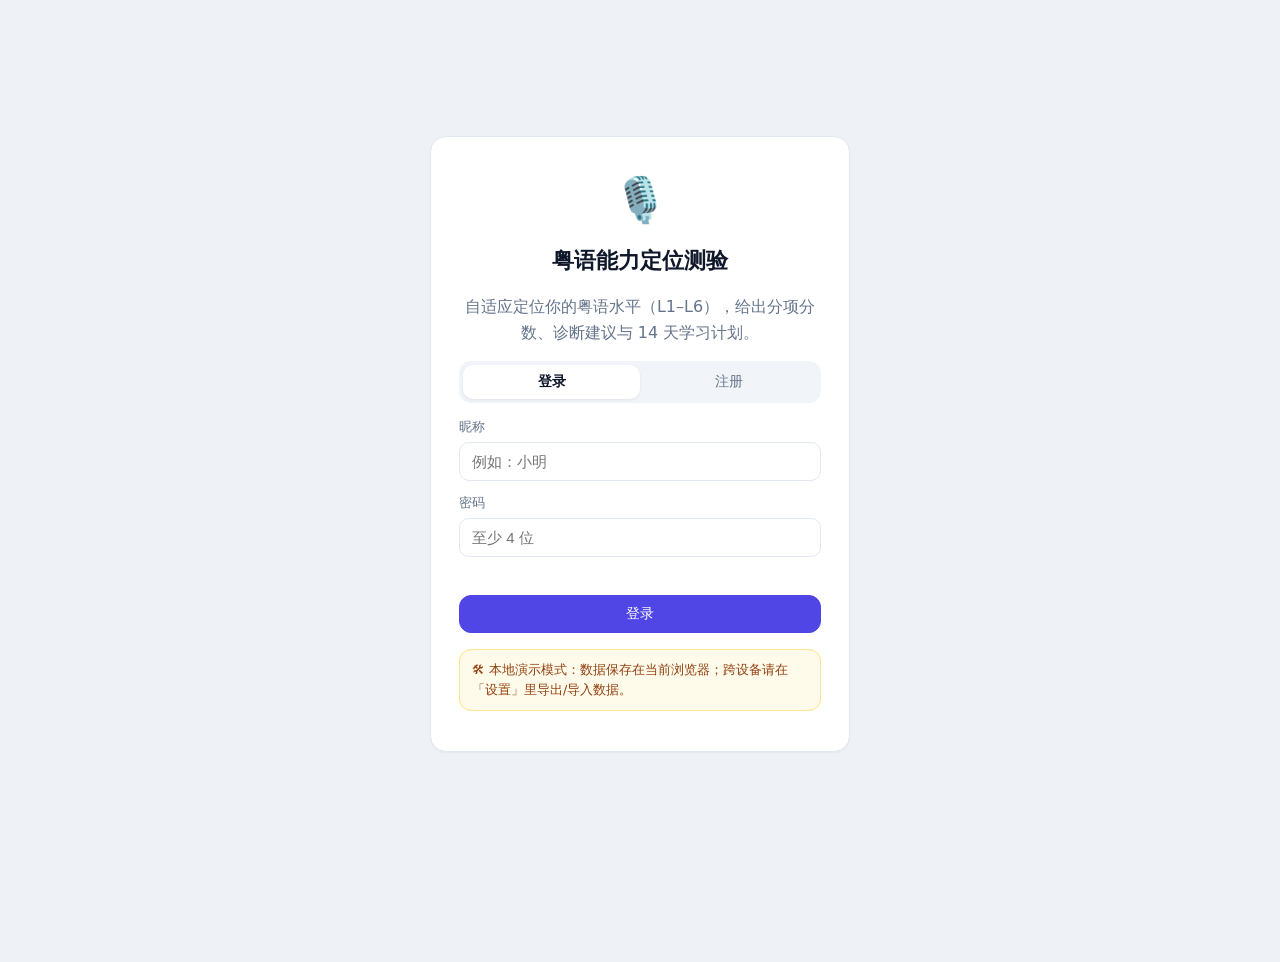
==== index.html @ e65affdb "粤语能力定位测验：自适应定位 L1-L6 的交互式网页" ====
<!DOCTYPE html>
<html lang='zh-CN'>
<head>
<meta charset='UTF-8'>
<meta name='viewport' content='width=device-width, initial-scale=1'>
<title>粤语能力定位测验</title>
<link rel='stylesheet' href='styles.css'>
</head>
<body>
<header id='topbar' class='hidden'>
  <button id='brandBtn' class='brand' title='返回首页'>🎙️ 粤语能力定位测验</button>
  <div class='top-right'>
    <label class='switch-label' title='显示或隐藏粤语拼音'><input type='checkbox' id='jpToggle' checked><span>粤拼</span></label>
    <span id='userChip' class='chip'></span>
    <button id='logoutBtn' class='btn ghost'>退出</button>
  </div>
</header>
<main id='app' class='container'></main>
<div id='toast' class='toast'></div>
<script src='js/question-bank.js'></script>
<script src='js/app.js'></script>
<script src='js/app-views.js'></script>
</body>
</html>
---- styles.css ----
:root{
  --bg:#eef2f7; --card:#ffffff; --ink:#0f172a; --muted:#64748b;
  --line:#e2e8f0; --brand:#4f46e5; --brand-soft:#eef2ff;
  --ok:#16a34a; --ok-soft:#dcfce7; --bad:#dc2626; --bad-soft:#fee2e2;
  --r:16px;
}
*{box-sizing:border-box}
html,body{margin:0;padding:0}
body{background:var(--bg);color:var(--ink);font-family:system-ui,-apple-system,'Segoe UI','Microsoft YaHei',Roboto,sans-serif;line-height:1.6}
.hidden{display:none!important}
.muted{color:var(--muted)}
.small{font-size:12px}
a{color:var(--brand)}

#topbar{position:sticky;top:0;z-index:50;display:flex;align-items:center;justify-content:space-between;padding:10px 18px;background:rgba(255,255,255,.92);backdrop-filter:blur(8px);border-bottom:1px solid var(--line)}
.brand{border:0;background:none;font-size:17px;font-weight:700;cursor:pointer;color:var(--ink)}
.top-right{display:flex;align-items:center;gap:12px}
.switch-label{display:flex;align-items:center;gap:6px;font-size:13px;color:var(--muted);cursor:pointer;user-select:none}
.chip{background:var(--brand-soft);color:var(--brand);padding:4px 10px;border-radius:999px;font-size:13px;font-weight:600}

.container{max-width:860px;margin:0 auto;padding:22px 16px 80px}

.card{background:var(--card);border:1px solid var(--line);border-radius:var(--r);padding:20px;margin-bottom:16px;box-shadow:0 1px 2px rgba(15,23,42,.04)}

.btn{border:1px solid var(--line);background:#fff;color:var(--ink);padding:9px 16px;border-radius:12px;font-size:14px;cursor:pointer;transition:.15s}
.btn:hover{border-color:#cbd5e1;background:#f8fafc}
.btn.primary{background:var(--brand);border-color:var(--brand);color:#fff}
.btn.primary:hover{background:#4338ca}
.btn.danger{color:var(--bad);border-color:#fecaca}
.btn.ghost{border-color:transparent;background:transparent;color:var(--muted)}
.btn.ghost:hover{background:#f1f5f9;color:var(--ink)}
.btn.big{padding:14px;font-size:15px}
.btn.block{width:100%}
.btn:disabled{opacity:.45;cursor:not-allowed}
.btn.audio{background:var(--brand-soft);border-color:#c7d2fe;color:var(--brand);font-weight:600}
.btn.record{background:#fff1f2;border-color:#fecdd3;color:#e11d48;font-weight:600}

.auth-wrap{min-height:calc(100vh - 40px);display:flex;align-items:center;justify-content:center;padding:20px}
.auth-card{width:100%;max-width:420px;text-align:center;padding:28px}
.auth-logo{font-size:44px}
.auth-card h1{font-size:22px;margin:8px 0 4px}
.demo-note{background:#fffbeb;border:1px solid #fde68a;color:#92400e;border-radius:12px;padding:10px 12px;font-size:12.5px;text-align:left;margin-top:16px}
.tabs{display:flex;background:#f1f5f9;border-radius:12px;padding:4px;margin:14px 0}
.tab{flex:1;border:0;background:transparent;padding:8px;border-radius:10px;cursor:pointer;color:var(--muted);font-size:14px}
.tab.active{background:#fff;color:var(--ink);font-weight:600;box-shadow:0 1px 3px rgba(0,0,0,.08)}
.field{display:block;text-align:left;font-size:13px;color:var(--muted);margin-bottom:12px}
.field input,.field select{width:100%;margin-top:4px;padding:10px 12px;border:1px solid var(--line);border-radius:10px;font-size:15px;color:var(--ink)}
.field input:focus{outline:2px solid #c7d2fe;border-color:var(--brand)}
.hint{color:var(--bad);font-size:12.5px;min-height:18px;text-align:left;margin-bottom:8px}

.hero h2{margin:0 0 4px}
.stat-grid{display:grid;grid-template-columns:repeat(4,1fr);gap:12px;margin:16px 0}
.stat{background:var(--card);border:1px solid var(--line);border-radius:14px;padding:14px;text-align:center}
.stat b{display:block;font-size:22px}
.stat span{color:var(--muted);font-size:12px}
.btn-grid{display:grid;grid-template-columns:repeat(2,1fr);gap:12px}

.page-head{display:flex;align-items:center;justify-content:space-between;margin-bottom:14px}
.page-head h2{margin:0}

.test-top{display:flex;align-items:center;gap:12px;flex-wrap:wrap;margin-bottom:12px}
.prog-text{font-size:13px;color:var(--muted);display:flex;gap:10px;align-items:center}
.est-pill{background:var(--brand-soft);color:var(--brand);padding:2px 10px;border-radius:999px;font-size:12px;font-weight:600}
.prog-bar{flex:1;min-width:120px;height:8px;background:#e2e8f0;border-radius:999px;overflow:hidden}
.prog-fill{height:100%;background:linear-gradient(90deg,#6366f1,#8b5cf6);border-radius:999px;transition:width .3s}

.qcard{max-width:720px;margin:0 auto}
.q-meta{display:flex;gap:8px;margin-bottom:8px}
.tag{font-size:12px;padding:2px 10px;border-radius:999px;background:#f1f5f9;color:#334155}
.q-prompt{font-size:19px;margin:6px 0 14px}
.jyutping{color:var(--brand);background:var(--brand-soft);border-radius:10px;padding:6px 10px;font-size:14px;display:inline-block;margin-top:8px}
.jyutping.big{display:block;margin-top:10px}

.audio-row{display:flex;gap:10px;align-items:center;margin-bottom:12px;flex-wrap:wrap}
.audio-fallback{background:#fffbeb;border:1px dashed #fcd34d;border-radius:10px;padding:10px 12px;margin-bottom:12px}
.options{display:grid;gap:10px}
.opt{text-align:left;border:1px solid var(--line);background:#fff;border-radius:12px;padding:12px 14px;font-size:15px;cursor:pointer;transition:.12s}
.opt:hover{border-color:#c7d2fe;background:#f8faff}
.opt.sel{border-color:var(--brand);background:var(--brand-soft);color:var(--brand);font-weight:600}
.fill-row{display:flex;gap:10px}
.fill-row input{flex:1;padding:12px;border:1px solid var(--line);border-radius:12px;font-size:15px}
.match-box{display:grid;gap:8px}
.match-row{display:flex;align-items:center;gap:10px}
.match-left{min-width:80px;background:#f1f5f9;border-radius:10px;padding:8px 12px;font-weight:600;text-align:center}
.arrow{color:var(--muted)}
.match-sel{padding:8px 10px;border:1px solid var(--line);border-radius:10px;font-size:14px}
.q-foot{display:flex;justify-content:flex-end;margin-top:16px}

.record-row{display:flex;gap:12px;align-items:center;margin:10px 0}
.slider-row{display:grid;grid-template-columns:90px 1fr 24px;gap:10px;align-items:center;font-size:14px;margin-bottom:8px}
.slider-row input{width:100%}
.score-preview{margin:10px 0;font-size:15px}
.score-preview b{color:var(--brand);font-size:20px}

.fb-badge{display:inline-block;padding:4px 14px;border-radius:999px;font-weight:700;margin-bottom:6px}
.fb-badge.ok{background:var(--ok-soft);color:var(--ok)}
.fb-badge.bad{background:var(--bad-soft);color:var(--bad)}

.report-head{display:flex;justify-content:space-between;align-items:baseline;flex-wrap:wrap}
.report-head h2{margin:0}
.score-hero{background:linear-gradient(135deg,#4f46e5,#7c3aed);color:#fff;border-radius:18px;padding:24px;display:flex;align-items:center;gap:20px;margin-bottom:16px;flex-wrap:wrap}
.level-badge{background:rgba(255,255,255,.18);border:1px solid rgba(255,255,255,.35);border-radius:14px;padding:4px 18px;font-size:26px;font-weight:800}
.level-badge.small{font-size:13px;padding:2px 10px}
.level-label{font-size:14px;opacity:.9;margin-top:4px}
.score-num{font-size:44px;font-weight:800;line-height:1}
.score-num small{font-size:16px;font-weight:400;opacity:.85}
.score-ci{font-size:13px;opacity:.85;width:100%}
.report-grid{display:grid;grid-template-columns:1fr 1fr;gap:16px}
.report-grid .card{margin-bottom:0}
.dim-list{margin-top:10px}
.dim-row{display:grid;grid-template-columns:88px 1fr 40px 40px;gap:8px;align-items:center;font-size:13px;margin-bottom:6px}
.dim-bar{height:8px;background:#eef2f7;border-radius:999px;overflow:hidden}
.dim-bar span{display:block;height:100%;border-radius:999px}
.sugg{margin-bottom:10px}
.sugg b{color:var(--brand)}
.sugg ul{margin:4px 0 0;padding-left:18px}
.plan-grid{display:grid;grid-template-columns:1fr;gap:6px}
.plan-item{display:grid;grid-template-columns:44px 92px 1fr;gap:10px;align-items:center;background:#f8fafc;border:1px solid var(--line);border-radius:10px;padding:8px 12px;font-size:13.5px}
.plan-day{font-weight:800;color:var(--brand)}
.tag-dim{font-size:11px;color:#64748b;background:#eef2ff;border-radius:999px;padding:2px 8px;text-align:center}
.review-list{display:grid;gap:8px}
.review-item{display:flex;gap:10px;padding:10px 12px;border-radius:12px;font-size:14px;align-items:flex-start}
.review-item.ok{background:var(--ok-soft)}
.review-item.bad{background:var(--bad-soft)}
.r-icon{font-weight:800}
.report-actions{display:flex;gap:10px;flex-wrap:wrap;margin-top:18px}

.list{display:grid;gap:8px}
.list-item{display:flex;justify-content:space-between;gap:10px;align-items:center;background:var(--card);border:1px solid var(--line);border-radius:12px;padding:12px 14px}
.badge-count{background:#fee2e2;color:var(--bad);border-radius:999px;min-width:26px;text-align:center;font-weight:700;padding:2px 8px}
.empty{background:var(--card);border:1px dashed var(--line);border-radius:16px;padding:40px;text-align:center;color:var(--muted)}
.btn-row{display:flex;gap:10px;flex-wrap:wrap;margin:10px 0}

.toast{position:fixed;left:50%;bottom:26px;transform:translateX(-50%) translateY(20px);background:#0f172a;color:#fff;padding:10px 18px;border-radius:12px;font-size:14px;opacity:0;pointer-events:none;transition:.25s;z-index:99;max-width:80vw}
.toast.show{opacity:1;transform:translateX(-50%) translateY(0)}

#trend,#radar{width:100%;height:auto}

@media(max-width:640px){
  .stat-grid{grid-template-columns:repeat(2,1fr)}
  .btn-grid{grid-template-columns:1fr}
  .report-grid{grid-template-columns:1fr}
  .score-hero{justify-content:center;text-align:center}
  .dim-row{grid-template-columns:70px 1fr 34px 34px}
  .plan-item{grid-template-columns:36px 74px 1fr}
  .container{padding:14px 10px 70px}
}

@media print{
  body{background:#fff}
  #topbar,.test-top,.report-actions,.no-print{display:none!important}
  .container{padding:0;max-width:100%}
  .card{box-shadow:none;break-inside:avoid}
  .score-hero{-webkit-print-color-adjust:exact;print-color-adjust:exact}
}
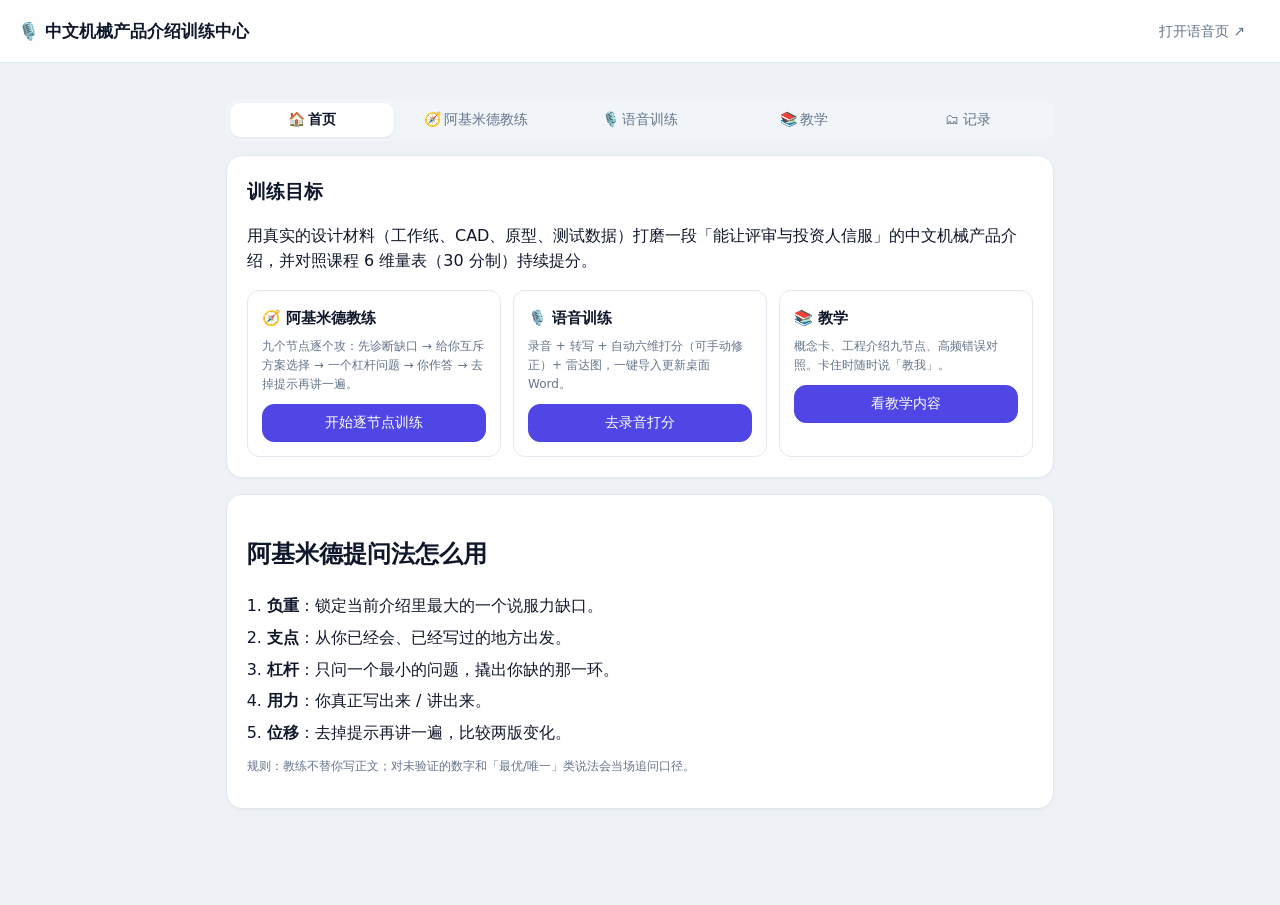
==== commit e22c03e5: "网站改版：中文机械产品介绍训练中心（阿基米德提问法 + 语音录入打分 + 教学 + Word 导出）" ====
--- a/index.html
+++ b/index.html
@@ -3,22 +3,69 @@
 <head>
 <meta charset='UTF-8'>
 <meta name='viewport' content='width=device-width, initial-scale=1'>
-<title>粤语能力定位测验</title>
+<link rel='icon' href='data:,'>
+<title>中文机械产品介绍训练中心</title>
 <link rel='stylesheet' href='styles.css'>
+<link rel='stylesheet' href='css/pitch.css'>
+<link rel='stylesheet' href='css/train.css'>
 </head>
 <body>
-<header id='topbar' class='hidden'>
-  <button id='brandBtn' class='brand' title='返回首页'>🎙️ 粤语能力定位测验</button>
+<header id='topbar'>
+  <a class='brand' href='index.html'>🎙️ 中文机械产品介绍训练中心</a>
   <div class='top-right'>
-    <label class='switch-label' title='显示或隐藏粤语拼音'><input type='checkbox' id='jpToggle' checked><span>粤拼</span></label>
-    <span id='userChip' class='chip'></span>
-    <button id='logoutBtn' class='btn ghost'>退出</button>
+    <a class='btn ghost' href='pitch-training.html' title='打开独立语音训练页'>打开语音页 ↗</a>
   </div>
 </header>
-<main id='app' class='container'></main>
+<main class='container'>
+  <div id='fileBanner' class='banner hidden'>⚠️ 当前以 file:// 方式打开：练习与打分可用，但「导入更新 Word」「本机转写」需要本地服务。请双击「启动机械产品介绍训练.bat」。</div>
+  <div class='tabs'>
+    <button class='tab active' data-view='home'>🏠 首页</button>
+    <button class='tab' data-view='coach'>🧭 阿基米德教练</button>
+    <button class='tab' data-view='voice'>🎙️ 语音训练</button>
+    <button class='tab' data-view='teach'>📚 教学</button>
+    <button class='tab' data-view='history'>🗂 记录</button>
+  </div>
+
+  <!-- 首页 -->
+  <section id='view-home' class='view'>
+    <div class='card home-hero'>
+      <h2>训练目标</h2>
+      <p>用真实的设计材料（工作纸、CAD、原型、测试数据）打磨一段「能让评审与投资人信服」的中文机械产品介绍，并对照课程 6 维量表（30 分制）持续提分。</p>
+      <div class='home-grid'>
+        <div class='home-card'><b>🧭 阿基米德教练</b><p class='muted small'>九个节点逐个攻：先诊断缺口 → 给你互斥方案选择 → 一个杠杆问题 → 你作答 → 去掉提示再讲一遍。</p><button class='btn primary block' data-go='coach'>开始逐节点训练</button></div>
+        <div class='home-card'><b>🎙️ 语音训练</b><p class='muted small'>录音 + 转写 + 自动六维打分（可手动修正）+ 雷达图，一键导入更新桌面 Word。</p><button class='btn primary block' data-go='voice'>去录音打分</button></div>
+        <div class='home-card'><b>📚 教学</b><p class='muted small'>概念卡、工程介绍九节点、高频错误对照。卡住时随时说「教我」。</p><button class='btn primary block' data-go='teach'>看教学内容</button></div>
+      </div>
+    </div>
+    <div class='card'>
+      <h2>阿基米德提问法怎么用</h2>
+      <ol class='steps'>
+        <li><b>负重</b>：锁定当前介绍里最大的一个说服力缺口。</li>
+        <li><b>支点</b>：从你已经会、已经写过的地方出发。</li>
+        <li><b>杠杆</b>：只问一个最小的问题，撬出你缺的那一环。</li>
+        <li><b>用力</b>：你真正写出来 / 讲出来。</li>
+        <li><b>位移</b>：去掉提示再讲一遍，比较两版变化。</li>
+      </ol>
+      <p class='muted small'>规则：教练不替你写正文；对未验证的数字和「最优/唯一」类说法会当场追问口径。</p>
+    </div>
+  </section>
+
+  <!-- 阿基米德教练 -->
+  <section id='view-coach' class='view hidden'><div id='coachRoot'></div></section>
+
+  <!-- 语音训练（内嵌） -->
+  <section id='view-voice' class='view hidden'>
+    <div class='card'><p class='muted small'>以下为语音训练模块（与独立页完全相同）。若显示异常，可点右上「打开语音页 ↗」。</p></div>
+    <iframe id='voiceFrame' title='语音训练' data-src='pitch-training.html'></iframe>
+  </section>
+
+  <!-- 教学 -->
+  <section id='view-teach' class='view hidden'><div id='teachRoot'></div></section>
+
+  <!-- 记录 -->
+  <section id='view-history' class='view hidden'><div id='histRoot'></div></section>
+</main>
 <div id='toast' class='toast'></div>
-<script src='js/question-bank.js'></script>
-<script src='js/app.js'></script>
-<script src='js/app-views.js'></script>
+<script src='js/coach.js'></script>
 </body>
-</html>+</html>
--- a/css/pitch.css
+++ b/css/pitch.css
@@ -0,0 +1,45 @@
+.rec-center{text-align:center;padding:14px 0}
+.rec-time{font-size:30px;font-weight:700;margin:10px 0 6px;font-variant-numeric:tabular-nums}
+.meter{height:8px;background:#e2e8f0;border-radius:999px;overflow:hidden;max-width:420px;margin:0 auto}
+.meter i{display:block;height:100%;width:0;background:var(--brand);transition:width .08s linear}
+.live-box{min-height:52px;background:#f8fafc;border:1px solid var(--line);border-radius:12px;padding:12px;font-size:15px;margin:10px 0}
+textarea{width:100%;border:1px solid var(--line);border-radius:12px;padding:10px;font-size:15px;font-family:inherit;resize:vertical}
+.row-between{display:flex;justify-content:space-between;align-items:center;gap:10px}
+.row-end{display:flex;justify-content:flex-end;gap:10px;margin-top:12px}
+select{border:1px solid var(--line);border-radius:10px;padding:6px 10px;font-size:14px;background:#fff}
+.score-head{display:flex;align-items:center;gap:18px;margin-bottom:6px}
+.score-big{font-size:44px;font-weight:800;color:var(--brand)}
+.score-big small{font-size:16px;color:var(--muted);font-weight:600}
+.pill{background:var(--brand-soft);color:var(--brand);padding:4px 12px;border-radius:999px;font-weight:700}
+.radar-wrap{max-width:420px;margin:6px auto}
+.radar-wrap canvas{width:100%;height:auto}
+.dim-table{width:100%;border-collapse:collapse;font-size:13px;margin-top:8px}
+.dim-table th,.dim-table td{border:1px solid var(--line);padding:6px 8px;text-align:center}
+.dim-table th{background:#eef2f7}
+.dim-table td:first-child{text-align:left;font-weight:600}
+.dim-table td.diag{text-align:left;color:var(--muted);font-weight:400}
+.dim-table input{width:56px}
+.flags{margin-top:12px;border:1px solid #fecaca;background:#fef2f2;border-radius:12px;padding:10px 12px;color:#b91c1c;font-size:13px}
+.flags ul{margin:6px 0 0 18px;padding:0}
+.feedback{margin-top:12px;border:1px solid #c7d2fe;background:#eef2ff;border-radius:12px;padding:10px 12px;font-size:14px}
+.status-line{margin-top:8px;text-align:right}
+.concept{border:1px solid var(--line);border-radius:12px;padding:12px 14px;margin-bottom:10px}
+.concept b{font-size:15px}
+.concept .ex{background:#f8fafc;border-left:3px solid var(--brand);padding:6px 10px;margin:8px 0;border-radius:0 8px 8px 0;font-size:13px}
+.concept .do{color:var(--muted);font-size:13px}
+.lesson{display:flex;gap:10px;border-bottom:1px dashed var(--line);padding:8px 0}
+.lesson .no{color:var(--brand);font-weight:800;width:26px;flex:none}
+.err-row{display:grid;grid-template-columns:150px 1fr;gap:8px;border-bottom:1px dashed var(--line);padding:6px 0;font-size:13px}
+.err-row .bad{color:#dc2626;font-weight:600}
+.hist-item{border:1px solid var(--line);border-radius:12px;padding:10px 12px;margin-bottom:8px;font-size:13px}
+.hist-item .row-between{margin-bottom:4px}
+canvas#trend{width:100%;height:auto}
+
+.banner{background:#fffbeb;border:1px solid #fde68a;color:#92400e;border-radius:12px;padding:10px 12px;font-size:13px;margin-bottom:10px}
+a.btn,a.brand{text-decoration:none}
+
+.guide{border:1px solid #fde68a;background:#fffbeb;color:#92400e;border-radius:12px;padding:12px 14px;margin-top:10px;font-size:13px}
+
+.hist-grid{display:grid;grid-template-columns:170px 1fr;gap:8px;align-items:start;margin:6px 0}
+.mini-radar{width:160px;height:160px}
+.dim-table.mini td{font-size:12px;padding:3px 6px}
--- a/css/train.css
+++ b/css/train.css
@@ -0,0 +1,33 @@
+.home-hero h2{font-size:19px;margin:0 0 6px}
+.home-grid{display:grid;grid-template-columns:repeat(auto-fit,minmax(210px,1fr));gap:12px;margin-top:10px}
+.home-card{border:1px solid var(--line);border-radius:12px;padding:14px}
+.home-card b{font-size:15px}
+.home-card p{margin:6px 0 10px}
+.steps{margin:8px 0;padding-left:20px}
+.steps li{margin-bottom:6px}
+#iframe-wrap{}
+#voiceFrame{width:100%;min-height:78vh;border:1px solid var(--line);border-radius:16px;background:#fff}
+.coach-progress{display:flex;flex-wrap:wrap;gap:6px;margin-bottom:12px}
+.coach-dot{flex:1;min-width:52px;border:1px solid var(--line);border-radius:10px;padding:6px 4px;text-align:center;font-size:12px;color:var(--muted);cursor:pointer;background:#fff}
+.coach-dot.active{border-color:var(--brand);color:var(--brand);font-weight:700;background:var(--brand-soft)}
+.coach-dot.done{border-color:var(--ok);color:var(--ok)}
+.opt{border:1px solid var(--line);border-radius:12px;padding:10px 12px;margin-bottom:8px;cursor:pointer}
+.opt:hover{border-color:#c7d2fe}
+.opt.sel{border-color:var(--brand);background:var(--brand-soft)}
+.opt b{display:block}
+.opt .mut{color:var(--muted);font-size:13px}
+.q-box{border:1px solid #c7d2fe;background:#eef2ff;border-radius:12px;padding:12px 14px;margin:10px 0}
+.q-box .lever{font-size:16px;font-weight:700}
+.teach-card{border:1px solid #fde68a;background:#fffbeb;border-radius:12px;padding:12px 14px;margin-top:10px}
+.teach-card .ex{background:#fff;border-left:3px solid #f59e0b;padding:6px 10px;margin:8px 0;border-radius:0 8px 8px 0;font-size:13px}
+.fb-box{border:1px solid var(--line);border-radius:12px;padding:10px 12px;margin-top:10px;font-size:14px}
+.fb-ok{border-color:#bbf7d0;background:#f0fdf4}
+.fb-mid{border-color:#fde68a;background:#fffbeb}
+.row-end{display:flex;justify-content:flex-end;gap:10px;margin-top:12px}
+textarea{width:100%;border:1px solid var(--line);border-radius:12px;padding:10px;font-size:15px;font-family:inherit;resize:vertical}
+.hist-sec{margin-bottom:14px}
+.bar-line{height:8px;background:#e2e8f0;border-radius:999px;overflow:hidden}
+.bar-line i{display:block;height:100%;background:var(--brand)}
+
+.coach-voice{display:flex;align-items:center;gap:8px;margin:6px 0 4px}
+.coach-voice .btn{font-size:13px;padding:7px 12px}
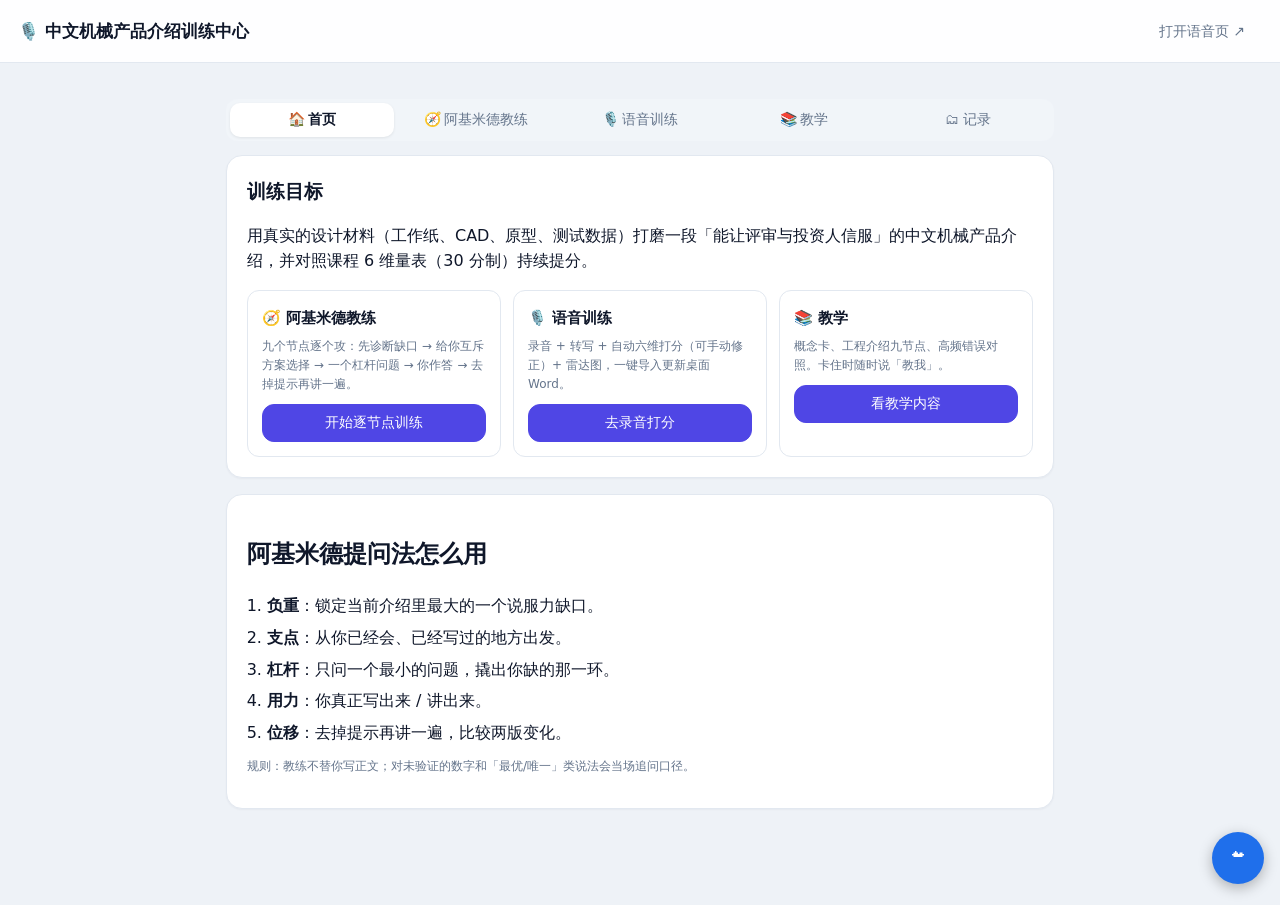
==== commit b84730b3: "新增 GitHub 云存储同步：跨设备用 GitHub Token 同步训练记录（上传/下载/自动同步）" ====
--- a/index.html
+++ b/index.html
@@ -67,5 +67,6 @@
 </main>
 <div id='toast' class='toast'></div>
 <script src='js/coach.js'></script>
+  <script src='js/sync.js'></script>
 </body>
 </html>
